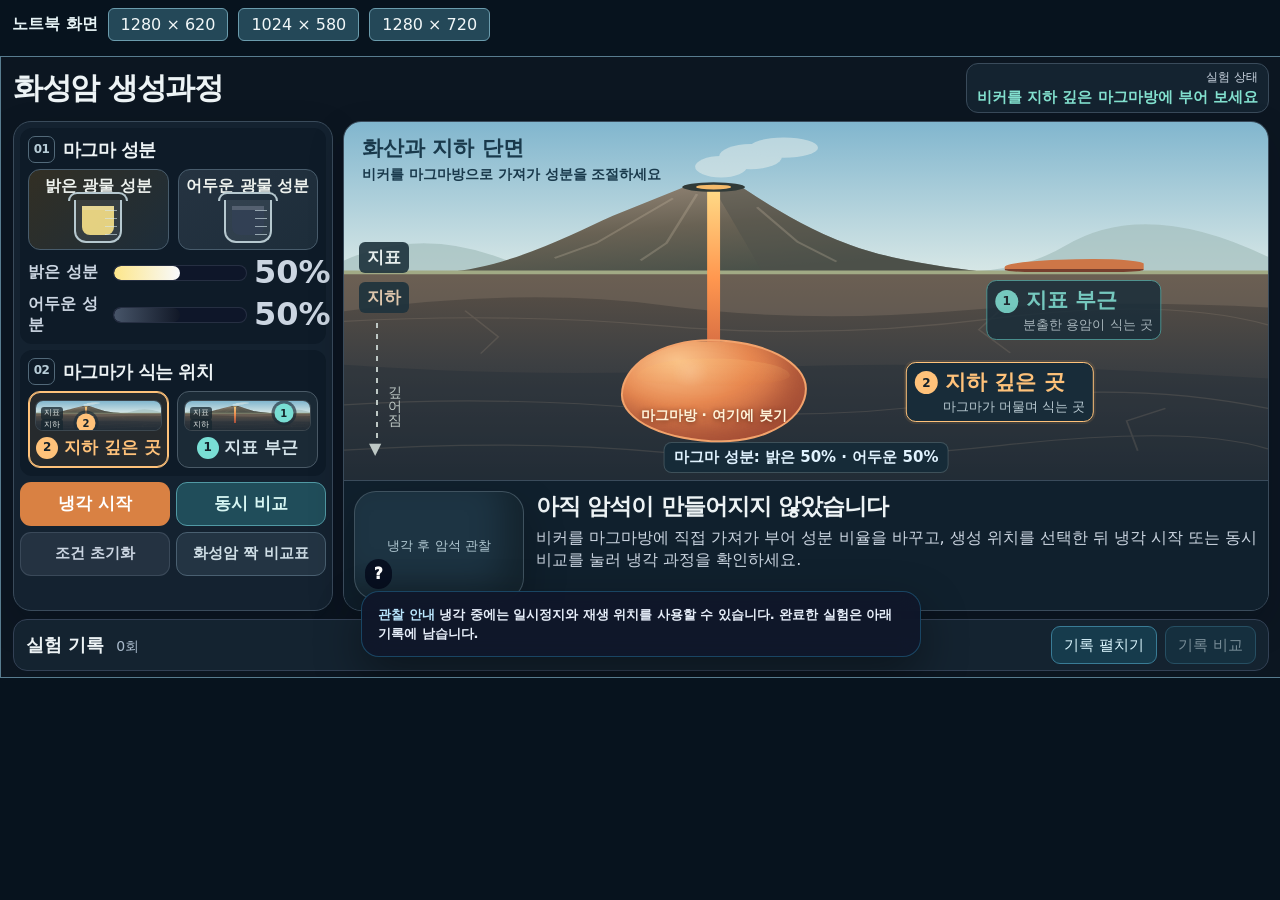
==== notebook-preview.html @ c385efcd "Enlarge notebook lab controls and specimens with scroll-free records" ====
<!doctype html>
<html lang="ko">
<meta charset="utf-8">
<title>노트북 화면 확인</title>
<style>
body{margin:0;background:#07131e;color:#e7f4f6;font:16px system-ui,sans-serif}
header{display:flex;align-items:center;gap:10px;height:48px;padding:0 12px}
button{background:#244858;border:1px solid #6b9cad;color:#f1f7f8;border-radius:6px;padding:6px 12px;font:inherit}
iframe{display:block;margin:8px auto;border:1px solid #587c8f;width:1280px;height:620px}
</style>
<header><strong>노트북 화면</strong><button data-width="1280" data-height="620">1280 × 620</button><button data-width="1024" data-height="580">1024 × 580</button><button data-width="1280" data-height="720">1280 × 720</button></header>
<iframe src="./index.html" title="화성암 실험실"></iframe>
<script>document.querySelectorAll('button').forEach(button=>button.addEventListener('click',()=>{const frame=document.querySelector('iframe');frame.style.width=button.dataset.width+'px';frame.style.height=button.dataset.height+'px';}));</script>
</html>
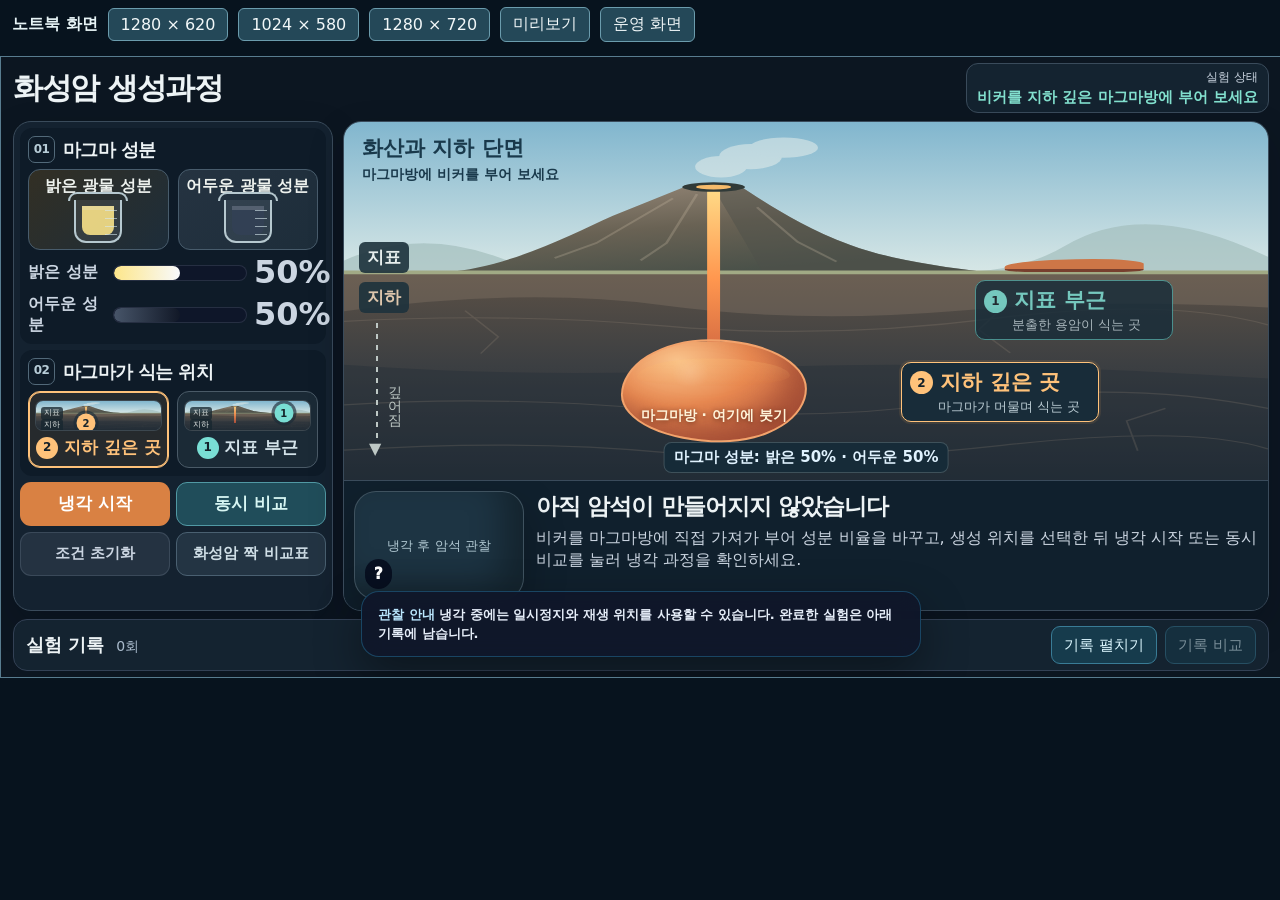
==== commit a7946218: "Separate geological location labels and add production viewport verification" ====
--- a/notebook-preview.html
+++ b/notebook-preview.html
@@ -8,7 +8,7 @@
 button{background:#244858;border:1px solid #6b9cad;color:#f1f7f8;border-radius:6px;padding:6px 12px;font:inherit}
 iframe{display:block;margin:8px auto;border:1px solid #587c8f;width:1280px;height:620px}
 </style>
-<header><strong>노트북 화면</strong><button data-width="1280" data-height="620">1280 × 620</button><button data-width="1024" data-height="580">1024 × 580</button><button data-width="1280" data-height="720">1280 × 720</button></header>
+<header><strong>노트북 화면</strong><button data-width="1280" data-height="620">1280 × 620</button><button data-width="1024" data-height="580">1024 × 580</button><button data-width="1280" data-height="720">1280 × 720</button><button data-src="./index.html">미리보기</button><button data-src="https://ghktjddka.vercel.app/">운영 화면</button></header>
 <iframe src="./index.html" title="화성암 실험실"></iframe>
-<script>document.querySelectorAll('button').forEach(button=>button.addEventListener('click',()=>{const frame=document.querySelector('iframe');frame.style.width=button.dataset.width+'px';frame.style.height=button.dataset.height+'px';}));</script>
+<script>document.querySelectorAll('button').forEach(button=>button.addEventListener('click',()=>{const frame=document.querySelector('iframe');if(button.dataset.src){frame.src=button.dataset.src;return;}frame.style.width=button.dataset.width+'px';frame.style.height=button.dataset.height+'px';}));</script>
 </html>
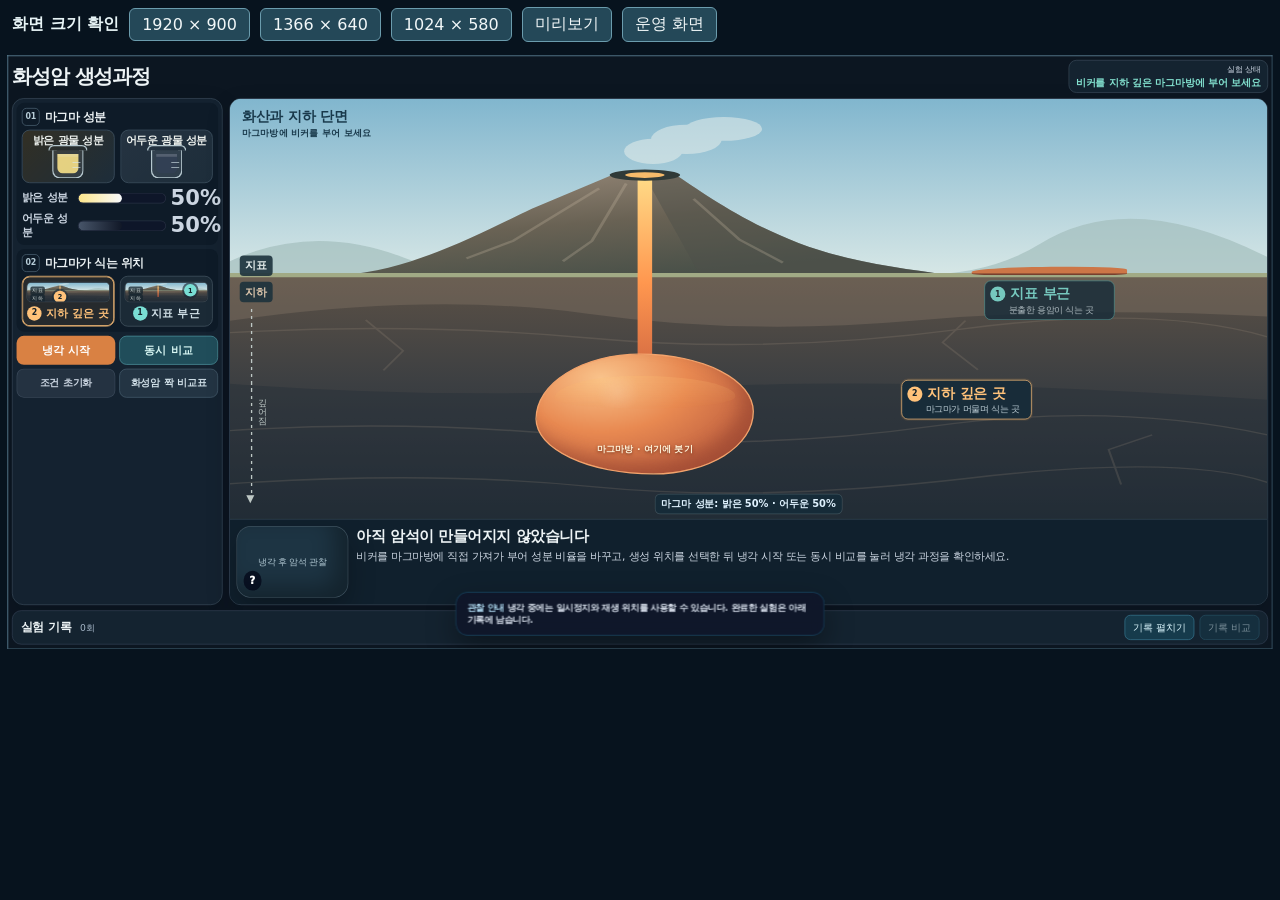
==== commit 93e743a2: "Use the available viewport width and enlarge rock observations" ====
--- a/notebook-preview.html
+++ b/notebook-preview.html
@@ -1,14 +1,6 @@
 <!doctype html>
-<html lang="ko">
-<meta charset="utf-8">
-<title>노트북 화면 확인</title>
-<style>
-body{margin:0;background:#07131e;color:#e7f4f6;font:16px system-ui,sans-serif}
-header{display:flex;align-items:center;gap:10px;height:48px;padding:0 12px}
-button{background:#244858;border:1px solid #6b9cad;color:#f1f7f8;border-radius:6px;padding:6px 12px;font:inherit}
-iframe{display:block;margin:8px auto;border:1px solid #587c8f;width:1280px;height:620px}
-</style>
-<header><strong>노트북 화면</strong><button data-width="1280" data-height="620">1280 × 620</button><button data-width="1024" data-height="580">1024 × 580</button><button data-width="1280" data-height="720">1280 × 720</button><button data-src="./index.html">미리보기</button><button data-src="https://ghktjddka.vercel.app/">운영 화면</button></header>
-<iframe src="./index.html" title="화성암 실험실"></iframe>
-<script>document.querySelectorAll('button').forEach(button=>button.addEventListener('click',()=>{const frame=document.querySelector('iframe');if(button.dataset.src){frame.src=button.dataset.src;return;}frame.style.width=button.dataset.width+'px';frame.style.height=button.dataset.height+'px';}));</script>
-</html>
+<html lang="ko"><meta charset="utf-8"><title>화면 크기 확인</title>
+<style>body{margin:0;background:#07131e;color:#e7f4f6;font:16px system-ui,sans-serif;overflow:hidden}header{display:flex;align-items:center;gap:10px;height:48px;padding:0 12px}button{background:#244858;border:1px solid #6b9cad;color:#f1f7f8;border-radius:6px;padding:6px 12px;font:inherit}main{position:relative;width:calc(100vw - 16px);height:calc(100dvh - 64px);margin:8px}iframe{display:block;position:absolute;top:0;left:50%;transform-origin:top center;border:0;outline:1px solid #587c8f}</style>
+<header><strong>화면 크기 확인</strong><button data-width="1920" data-height="900">1920 × 900</button><button data-width="1366" data-height="640">1366 × 640</button><button data-width="1024" data-height="580">1024 × 580</button><button data-src="./index.html">미리보기</button><button data-src="https://ghktjddka.vercel.app/">운영 화면</button></header>
+<main><iframe src="./index.html" title="화성암 실험실"></iframe></main>
+<script>let w=1920,h=900;const frame=document.querySelector('iframe');function fit(){const scale=Math.min(1,(innerWidth-16)/w,(innerHeight-64)/h);frame.style.width=w+'px';frame.style.height=h+'px';frame.style.transform='translateX(-50%) scale('+scale+')';}document.querySelectorAll('button').forEach(button=>button.addEventListener('click',()=>{if(button.dataset.src){frame.src=button.dataset.src;return;}w=Number(button.dataset.width);h=Number(button.dataset.height);fit();}));addEventListener('resize',fit);fit();</script></html>
